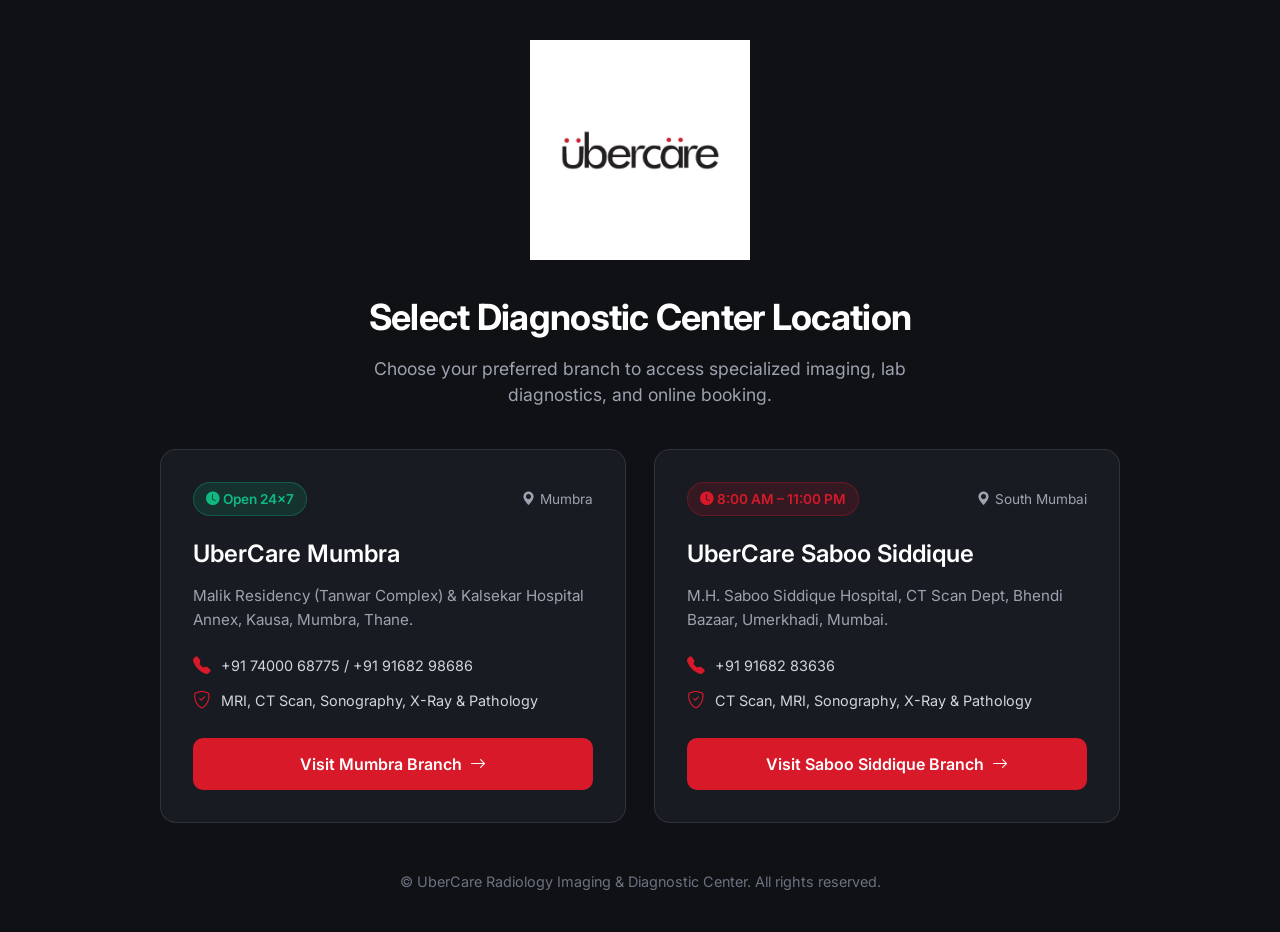
==== index.html @ da649362 "initial commit" ====
<!DOCTYPE html>
<html lang="en-IN">
<head>
  <meta charset="UTF-8" />
  <meta name="viewport" content="width=device-width, initial-scale=1.0" />
  <title>UberCare Diagnostic Center | Select Branch Location</title>
  <meta name="description" content="Welcome to UberCare Diagnostic Center. Select your preferred branch location in Mumbra or Saboo Siddique Hospital, Mumbai to view services and book appointments.">
  <link rel="icon" type="image/png" href="assets/images/favicon.png">
  <link rel="canonical" href="https://ubercare.co.in/">
  <link rel="preconnect" href="https://fonts.googleapis.com">
  <link rel="preconnect" href="https://fonts.gstatic.com" crossorigin>
  <link href="https://fonts.googleapis.com/css2?family=Inter:wght@400;500;600;700&display=swap" rel="stylesheet">
  <link href="https://cdn.jsdelivr.net/npm/bootstrap-icons@1.11.3/font/bootstrap-icons.css" rel="stylesheet">

  <style>
    :root {
      --brand-red: #d7192a;
      --brand-red-hover: #b81423;
      --bg-color: #0f1115;
      --card-bg: #181b22;
      --card-border: rgba(255, 255, 255, 0.1);
      --text-main: #ffffff;
      --text-muted: #9ca3af;
      --radius: 16px;
    }

    * {
      margin: 0;
      padding: 0;
      box-sizing: border-box;
      font-family: 'Inter', system-ui, -apple-system, sans-serif;
    }

    body {
      background-color: var(--bg-color);
      color: var(--text-main);
      min-height: 100vh;
      display: flex;
      flex-direction: column;
      align-items: center;
      justify-content: center;
      padding: 40px 20px;
      line-height: 1.5;
    }

    .wrapper {
      max-width: 960px;
      width: 100%;
      margin: 0 auto;
      text-align: center;
    }

    .header-logo {
      margin-bottom: 24px;
    }

    .header-logo img {
      max-width: 220px;
      height: auto;
    }

    .page-title {
      font-size: 2.25rem;
      font-weight: 700;
      margin-bottom: 12px;
      letter-spacing: -0.02em;
    }

    .page-subtitle {
      color: var(--text-muted);
      font-size: 1.1rem;
      max-width: 600px;
      margin: 0 auto 40px;
    }

    .cards-grid {
      display: grid;
      grid-template-columns: repeat(auto-fit, minmax(320px, 1fr));
      gap: 28px;
      text-align: left;
    }

    .branch-card {
      background: var(--card-bg);
      border: 1px solid var(--card-border);
      border-radius: var(--radius);
      padding: 32px;
      display: flex;
      flex-direction: column;
      justify-content: space-between;
      text-decoration: none;
      color: inherit;
      transition: transform 0.25s ease, border-color 0.25s ease, box-shadow 0.25s ease;
      position: relative;
      overflow: hidden;
    }

    .branch-card:hover {
      transform: translateY(-6px);
      border-color: var(--brand-red);
      box-shadow: 0 20px 40px rgba(215, 25, 42, 0.15);
    }

    .card-top {
      display: flex;
      align-items: center;
      justify-content: space-between;
      margin-bottom: 20px;
    }

    .badge {
      background: rgba(215, 25, 42, 0.15);
      color: var(--brand-red);
      border: 1px solid rgba(215, 25, 42, 0.3);
      padding: 6px 12px;
      border-radius: 20px;
      font-size: 0.85rem;
      font-weight: 600;
    }

    .badge--green {
      background: rgba(16, 185, 129, 0.15);
      color: #10b981;
      border-color: rgba(16, 185, 129, 0.3);
    }

    .card-title {
      font-size: 1.5rem;
      font-weight: 600;
      margin-bottom: 12px;
      color: #ffffff;
    }

    .card-address {
      color: var(--text-muted);
      font-size: 0.95rem;
      line-height: 1.6;
      margin-bottom: 20px;
      flex-grow: 1;
    }

    .card-details {
      list-style: none;
      margin-bottom: 24px;
      padding: 0;
    }

    .card-details li {
      display: flex;
      align-items: center;
      gap: 10px;
      font-size: 0.9rem;
      color: #d1d5db;
      margin-bottom: 8px;
    }

    .card-details li i {
      color: var(--brand-red);
      font-size: 1.1rem;
    }

    .card-btn {
      display: inline-flex;
      align-items: center;
      justify-content: center;
      gap: 8px;
      background: var(--brand-red);
      color: #ffffff;
      padding: 14px 20px;
      border-radius: 10px;
      font-weight: 600;
      font-size: 1rem;
      transition: background 0.2s ease;
      width: 100%;
      text-align: center;
    }

    .branch-card:hover .card-btn {
      background: var(--brand-red-hover);
    }

    .footer-text {
      margin-top: 48px;
      color: #6b7280;
      font-size: 0.9rem;
    }

    @media (max-width: 640px) {
      .page-title {
        font-size: 1.75rem;
      }

      .page-subtitle {
        font-size: 1rem;
      }

      .branch-card {
        padding: 24px;
      }
    }
  </style>
</head>
<body>

  <div class="wrapper">
    <div class="header-logo">
      <img src="assets/images/Ubercare%20Logo.png" alt="UberCare Logo" width="220">
    </div>

    <h1 class="page-title">Select Diagnostic Center Location</h1>
    <p class="page-subtitle">Choose your preferred branch to access specialized imaging, lab diagnostics, and online booking.</p>

    <div class="cards-grid">
      <!-- Mumbra Card -->
      <a href="/mumbra/" class="branch-card" aria-label="Visit UberCare Mumbra Branch">
        <div>
          <div class="card-top">
            <span class="badge badge--green"><i class="bi bi-clock-fill"></i> Open 24x7</span>
            <span style="color: var(--text-muted); font-size: 0.85rem;"><i class="bi bi-geo-alt-fill"></i> Mumbra</span>
          </div>
          <h2 class="card-title">UberCare Mumbra</h2>
          <p class="card-address">Malik Residency (Tanwar Complex) & Kalsekar Hospital Annex, Kausa, Mumbra, Thane.</p>
          
          <ul class="card-details">
            <li><i class="bi bi-telephone-fill"></i> +91 74000 68775 / +91 91682 98686</li>
            <li><i class="bi bi-shield-check"></i> MRI, CT Scan, Sonography, X-Ray & Pathology</li>
          </ul>
        </div>

        <div class="card-btn">
          Visit Mumbra Branch
          <i class="bi bi-arrow-right"></i>
        </div>
      </a>

      <!-- Saboo Siddique Card -->
      <a href="/saboo-siddique/" class="branch-card" aria-label="Visit UberCare Saboo Siddique Branch">
        <div>
          <div class="card-top">
            <span class="badge"><i class="bi bi-clock-fill"></i> 8:00 AM – 11:00 PM</span>
            <span style="color: var(--text-muted); font-size: 0.85rem;"><i class="bi bi-geo-alt-fill"></i> South Mumbai</span>
          </div>
          <h2 class="card-title">UberCare Saboo Siddique</h2>
          <p class="card-address">M.H. Saboo Siddique Hospital, CT Scan Dept, Bhendi Bazaar, Umerkhadi, Mumbai.</p>

          <ul class="card-details">
            <li><i class="bi bi-telephone-fill"></i> +91 91682 83636</li>
            <li><i class="bi bi-shield-check"></i> CT Scan, MRI, Sonography, X-Ray & Pathology</li>
          </ul>
        </div>

        <div class="card-btn">
          Visit Saboo Siddique Branch
          <i class="bi bi-arrow-right"></i>
        </div>
      </a>
    </div>

    <p class="footer-text">© UberCare Radiology Imaging & Diagnostic Center. All rights reserved.</p>
  </div>

</body>
</html>
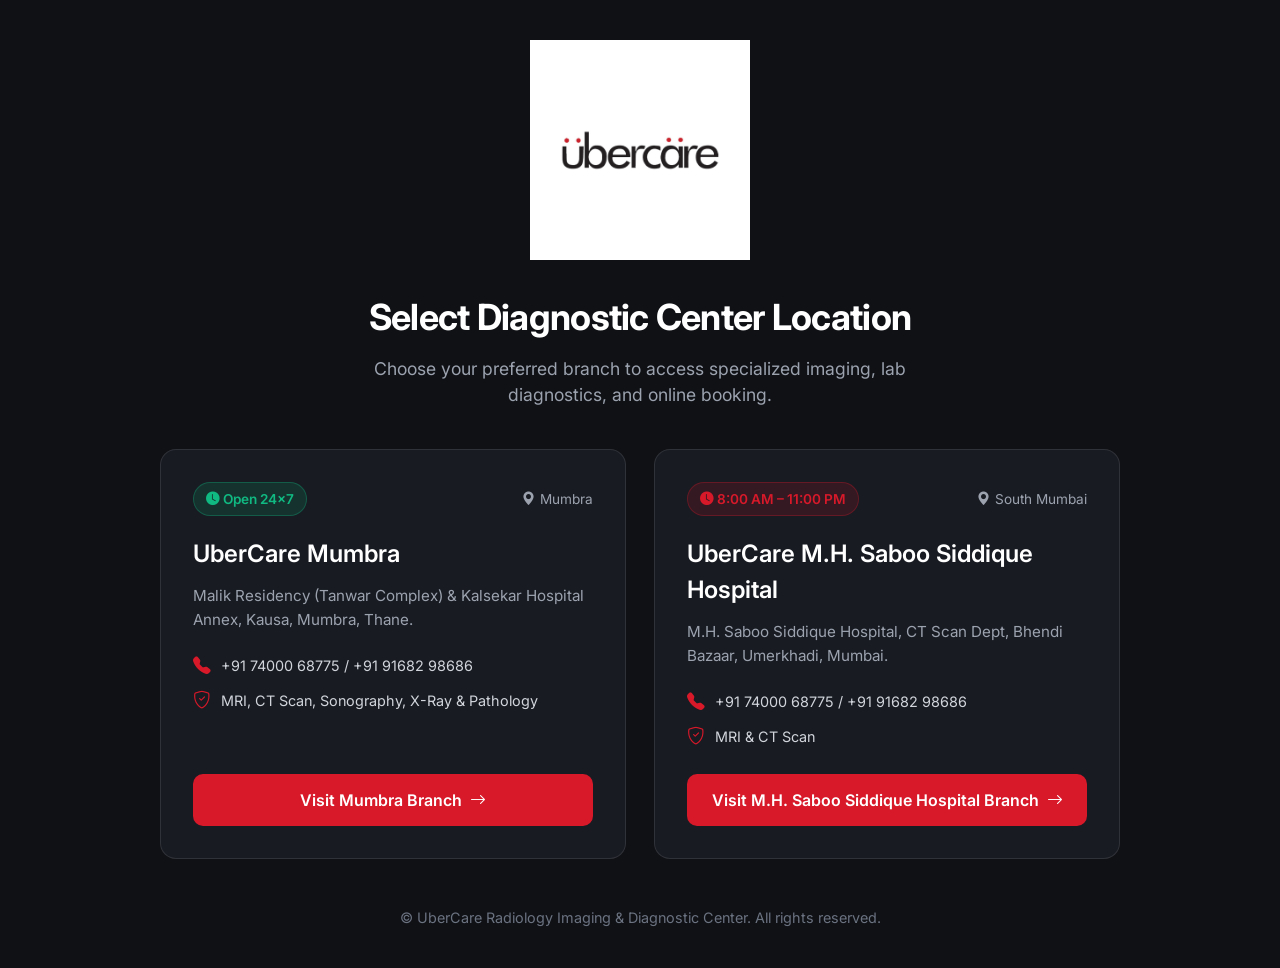
==== commit 8d56b718: "initial commit" ====
--- a/index.html
+++ b/index.html
@@ -4,7 +4,7 @@
   <meta charset="UTF-8" />
   <meta name="viewport" content="width=device-width, initial-scale=1.0" />
   <title>UberCare Diagnostic Center | Select Branch Location</title>
-  <meta name="description" content="Welcome to UberCare Diagnostic Center. Select your preferred branch location in Mumbra or Saboo Siddique Hospital, Mumbai to view services and book appointments.">
+  <meta name="description" content="Welcome to UberCare Diagnostic Center. Select your preferred branch location in Mumbra or M.H. Saboo Siddique Hospital, Mumbai to view services and book appointments.">
   <link rel="icon" type="image/png" href="assets/images/favicon.png">
   <link rel="canonical" href="https://ubercare.co.in/">
   <link rel="preconnect" href="https://fonts.googleapis.com">
@@ -233,24 +233,24 @@
         </div>
       </a>
 
-      <!-- Saboo Siddique Card -->
-      <a href="/saboo-siddique/" class="branch-card" aria-label="Visit UberCare Saboo Siddique Branch">
+      <!-- M.H. Saboo Siddique Hospital Card -->
+      <a href="/saboo-siddique/" class="branch-card" aria-label="Visit UberCare M.H. Saboo Siddique Hospital Branch">
         <div>
           <div class="card-top">
             <span class="badge"><i class="bi bi-clock-fill"></i> 8:00 AM – 11:00 PM</span>
             <span style="color: var(--text-muted); font-size: 0.85rem;"><i class="bi bi-geo-alt-fill"></i> South Mumbai</span>
           </div>
-          <h2 class="card-title">UberCare Saboo Siddique</h2>
+          <h2 class="card-title">UberCare M.H. Saboo Siddique Hospital</h2>
           <p class="card-address">M.H. Saboo Siddique Hospital, CT Scan Dept, Bhendi Bazaar, Umerkhadi, Mumbai.</p>
 
           <ul class="card-details">
-            <li><i class="bi bi-telephone-fill"></i> +91 91682 83636</li>
-            <li><i class="bi bi-shield-check"></i> CT Scan, MRI, Sonography, X-Ray & Pathology</li>
+            <li><i class="bi bi-telephone-fill"></i> +91 74000 68775 / +91 91682 98686</li>
+            <li><i class="bi bi-shield-check"></i> MRI & CT Scan</li>
           </ul>
         </div>
 
         <div class="card-btn">
-          Visit Saboo Siddique Branch
+          Visit M.H. Saboo Siddique Hospital Branch
           <i class="bi bi-arrow-right"></i>
         </div>
       </a>
